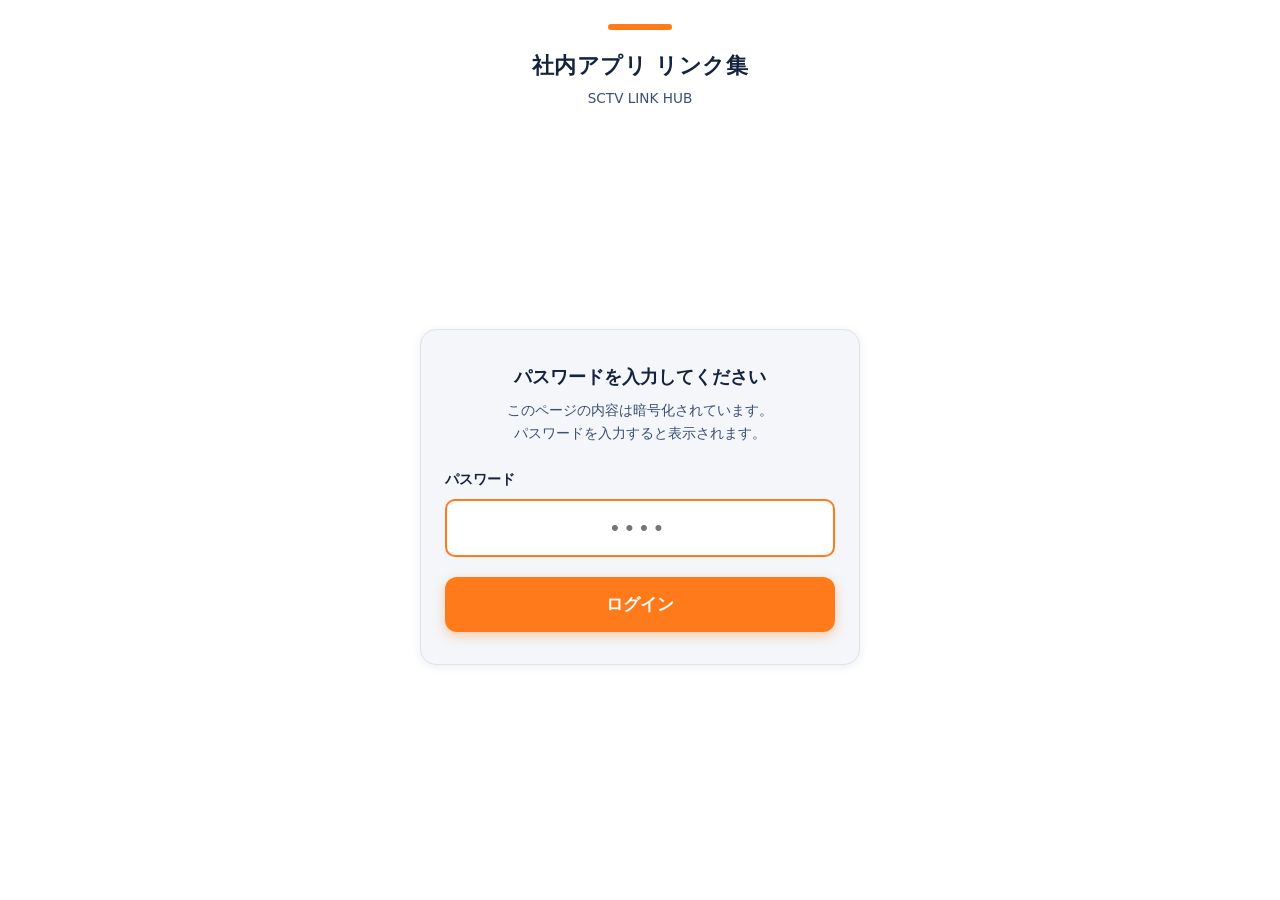
==== index.html @ 927f1355 "社内アプリ リンク集サイトを新規作成 - index.html: パスワード(2121)認証つきのリンク集トップページ   - 未ログイン時はリンク先/名称/説明をAES-GCM暗号化して秘匿し、  " ====
<!DOCTYPE html>
<html lang="ja">
<head>
<meta charset="UTF-8" />
<meta name="viewport" content="width=device-width, initial-scale=1, maximum-scale=1" />
<meta name="robots" content="noindex, nofollow" />
<title>社内アプリ リンク集</title>
<link rel="stylesheet" href="assets/style.css" />
</head>
<body>
<div class="page">

  <header class="site-header">
    <div class="brand-bar"></div>
    <h1>社内アプリ リンク集</h1>
    <p>SCTV LINK HUB</p>
  </header>

  <!-- ログイン画面 -->
  <section id="login-screen" class="login-card" hidden>
    <h2>パスワードを入力してください</h2>
    <p class="lead">このページの内容は暗号化されています。<br />パスワードを入力すると表示されます。</p>
    <form id="login-form" autocomplete="off">
      <label class="field-label" for="password-input">パスワード</label>
      <input
        type="password"
        inputmode="numeric"
        id="password-input"
        class="password-input"
        placeholder="••••"
        autocomplete="off"
        required
      />
      <button type="submit" class="btn btn-primary">ログイン</button>
    </form>
    <div id="login-error" class="error-message" hidden></div>
  </section>

  <!-- リンク一覧画面 -->
  <main id="main-screen" hidden>
    <ul id="link-list" class="link-list"></ul>

    <footer class="site-footer">
      <button id="logout-btn" type="button" class="footer-link">この端末のログイン情報を削除する</button>
      <a href="admin.html" class="footer-link">管理ページへ</a>
    </footer>
  </main>

</div>

<script src="assets/crypto-util.js"></script>
<script src="assets/seed-data.js"></script>
<script src="assets/storage.js"></script>
<script src="assets/app.js"></script>
</body>
</html>
---- assets/style.css ----
:root {
  --color-bg: #ffffff;
  --color-navy: #16233d;
  --color-navy-dark: #0e1830;
  --color-navy-soft: #3c4f72;
  --color-orange: #ff7a1a;
  --color-orange-dark: #e3690a;
  --color-gray-bg: #f4f6f9;
  --color-border: #dde3ec;
  --color-error: #d1361f;
  --shadow-card: 0 2px 10px rgba(22, 35, 61, 0.08);
}

* {
  box-sizing: border-box;
}

html,
body {
  margin: 0;
  padding: 0;
}

body {
  background: var(--color-bg);
  color: var(--color-navy);
  font-family: "Hiragino Kaku Gothic ProN", "Hiragino Sans", "Yu Gothic", "Meiryo",
    system-ui, -apple-system, sans-serif;
  line-height: 1.6;
  min-height: 100vh;
}

[hidden] {
  display: none !important;
}

.page {
  max-width: 480px;
  margin: 0 auto;
  padding: 24px 20px 40px;
  min-height: 100vh;
  display: flex;
  flex-direction: column;
}

/* ---------- ヘッダー ---------- */
.site-header {
  text-align: center;
  margin-bottom: 24px;
}

.site-header h1 {
  font-size: 1.4rem;
  color: var(--color-navy);
  margin: 0 0 4px;
  letter-spacing: 0.02em;
}

.site-header p {
  margin: 0;
  color: var(--color-navy-soft);
  font-size: 0.85rem;
}

.brand-bar {
  height: 6px;
  width: 64px;
  background: var(--color-orange);
  border-radius: 3px;
  margin: 0 auto 18px;
}

/* ---------- ログイン画面 ---------- */
.login-card {
  margin: auto;
  width: 100%;
  background: var(--color-gray-bg);
  border: 1px solid var(--color-border);
  border-radius: 16px;
  padding: 32px 24px;
  box-shadow: var(--shadow-card);
}

.login-card h2 {
  margin: 0 0 8px;
  font-size: 1.15rem;
  color: var(--color-navy);
  text-align: center;
}

.login-card .lead {
  text-align: center;
  color: var(--color-navy-soft);
  font-size: 0.9rem;
  margin: 0 0 24px;
}

.field-label {
  display: block;
  font-size: 0.85rem;
  font-weight: 600;
  color: var(--color-navy);
  margin-bottom: 8px;
}

.password-input {
  width: 100%;
  font-size: 1.4rem;
  letter-spacing: 0.3em;
  text-align: center;
  padding: 14px 12px;
  border: 2px solid var(--color-border);
  border-radius: 10px;
  background: #ffffff;
  color: var(--color-navy);
  outline: none;
  transition: border-color 0.15s ease;
}

.password-input:focus {
  border-color: var(--color-orange);
}

.btn {
  display: inline-flex;
  align-items: center;
  justify-content: center;
  gap: 8px;
  border: none;
  border-radius: 12px;
  font-size: 1rem;
  font-weight: 700;
  cursor: pointer;
  transition: transform 0.05s ease, background-color 0.15s ease, box-shadow 0.15s ease;
  text-decoration: none;
}

.btn:active {
  transform: scale(0.98);
}

.btn-primary {
  background: var(--color-orange);
  color: #ffffff;
  width: 100%;
  padding: 16px;
  margin-top: 20px;
  font-size: 1.05rem;
  box-shadow: 0 4px 12px rgba(255, 122, 26, 0.35);
}

.btn-primary:hover {
  background: var(--color-orange-dark);
}

.btn-secondary {
  background: #ffffff;
  color: var(--color-navy);
  border: 2px solid var(--color-navy);
  padding: 10px 18px;
}

.btn-secondary:hover {
  background: var(--color-navy);
  color: #ffffff;
}

.btn-danger {
  background: #ffffff;
  color: var(--color-error);
  border: 2px solid var(--color-error);
  padding: 8px 14px;
  font-size: 0.85rem;
}

.btn-danger:hover {
  background: var(--color-error);
  color: #ffffff;
}

.error-message {
  color: var(--color-error);
  background: #fdecea;
  border: 1px solid #f3c3bd;
  border-radius: 8px;
  padding: 10px 14px;
  font-size: 0.88rem;
  margin-top: 16px;
  text-align: center;
}

/* ---------- リンク一覧 ---------- */
.link-list {
  list-style: none;
  margin: 0;
  padding: 0;
  display: flex;
  flex-direction: column;
  gap: 16px;
}

.link-button {
  display: block;
  background: var(--color-navy);
  color: #ffffff;
  border-radius: 16px;
  padding: 20px 20px;
  text-decoration: none;
  box-shadow: var(--shadow-card);
  border-left: 6px solid var(--color-orange);
  min-height: 72px;
  transition: transform 0.06s ease, box-shadow 0.15s ease;
}

.link-button:active {
  transform: scale(0.98);
}

.link-name {
  font-size: 1.15rem;
  font-weight: 700;
  margin: 0 0 6px;
  display: flex;
  align-items: center;
  justify-content: space-between;
  gap: 8px;
}

.link-name .arrow {
  color: var(--color-orange);
  font-size: 1.3rem;
  flex-shrink: 0;
}

.link-desc {
  font-size: 0.88rem;
  color: #cfd7e6;
  margin: 0;
}

.empty-note {
  text-align: center;
  color: var(--color-navy-soft);
  padding: 24px;
  border: 1px dashed var(--color-border);
  border-radius: 12px;
}

/* ---------- フッター ---------- */
.site-footer {
  margin-top: 40px;
  padding-top: 20px;
  border-top: 1px solid var(--color-border);
  text-align: center;
  display: flex;
  flex-direction: column;
  align-items: center;
  gap: 12px;
}

.footer-link {
  color: var(--color-navy-soft);
  font-size: 0.82rem;
  text-decoration: underline;
  background: none;
  border: none;
  cursor: pointer;
  padding: 4px;
}

.footer-link:hover {
  color: var(--color-orange-dark);
}

/* ---------- 管理ページ ---------- */
.admin-card {
  background: var(--color-gray-bg);
  border: 1px solid var(--color-border);
  border-radius: 16px;
  padding: 20px;
  margin-bottom: 16px;
}

.admin-card .row {
  display: flex;
  flex-direction: column;
  gap: 6px;
  margin-bottom: 14px;
}

.admin-card label {
  font-size: 0.8rem;
  font-weight: 700;
  color: var(--color-navy-soft);
}

.admin-card input,
.admin-card textarea {
  width: 100%;
  font-size: 1rem;
  padding: 10px 12px;
  border: 1.5px solid var(--color-border);
  border-radius: 8px;
  color: var(--color-navy);
  font-family: inherit;
  background: #ffffff;
}

.admin-card input:focus,
.admin-card textarea:focus {
  outline: none;
  border-color: var(--color-orange);
}

.admin-card textarea {
  resize: vertical;
  min-height: 60px;
}

.admin-card-actions {
  display: flex;
  justify-content: flex-end;
}

.admin-toolbar {
  display: flex;
  flex-direction: column;
  gap: 12px;
  margin: 24px 0;
}

.status-message {
  text-align: center;
  padding: 10px 14px;
  border-radius: 8px;
  font-size: 0.88rem;
  margin-top: 10px;
}

.status-message.success {
  background: #eaf6ec;
  border: 1px solid #b9e2c0;
  color: #1f7a34;
}

.status-message.error {
  background: #fdecea;
  border: 1px solid #f3c3bd;
  color: var(--color-error);
}

.note-box {
  background: #fff4e9;
  border: 1px solid #ffd9b0;
  color: #8a4a10;
  border-radius: 10px;
  padding: 12px 14px;
  font-size: 0.82rem;
  margin-bottom: 20px;
}
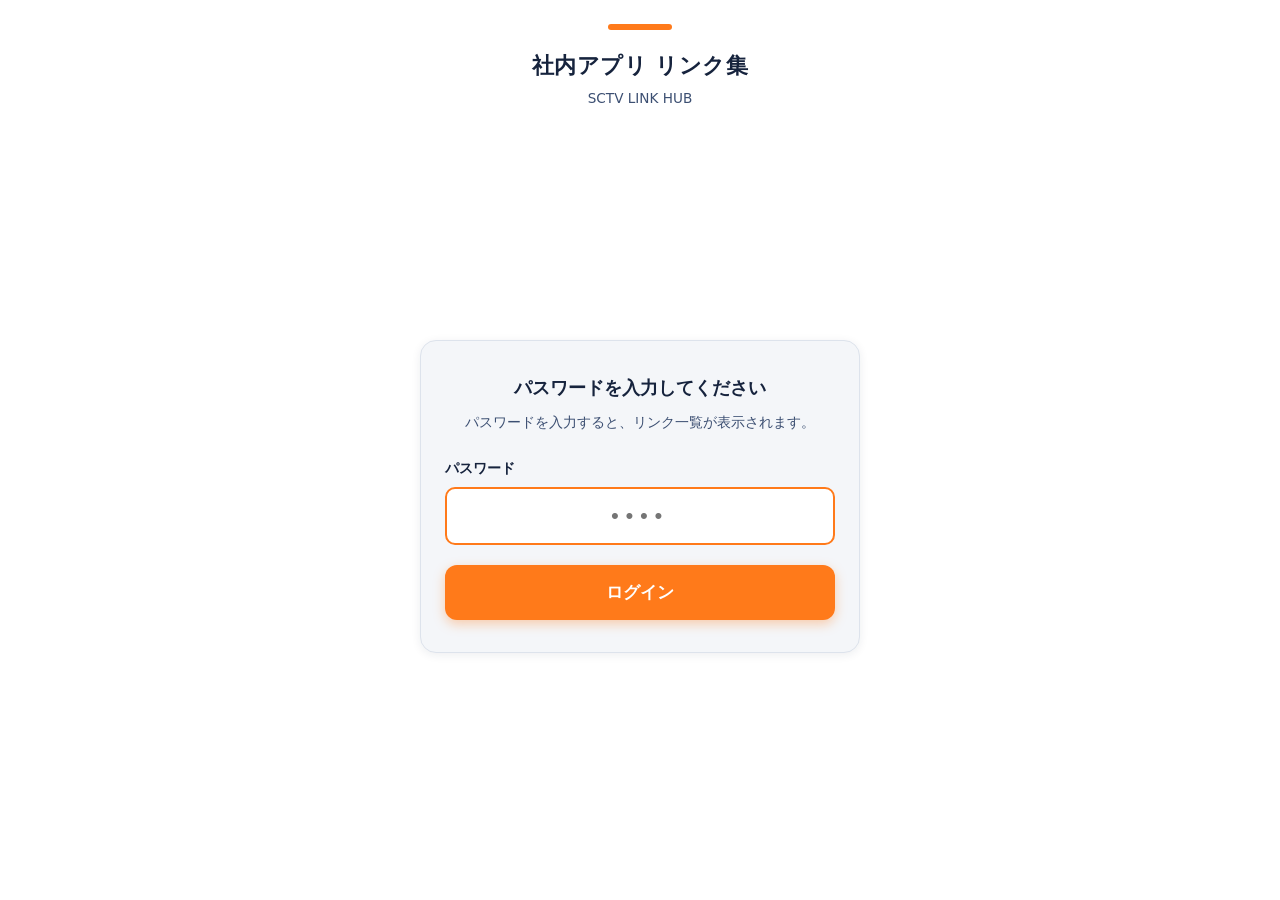
==== commit 647fd3a6: "Googleスプレッドシートと連動して全端末に反映されるよう変更 - リンクの中身をGoogle Apps Script経由でスプレッドシートから取得する方式に変更   - assets/config" ====
--- a/index.html
+++ b/index.html
@@ -19,7 +19,7 @@
   <!-- ログイン画面 -->
   <section id="login-screen" class="login-card" hidden>
     <h2>パスワードを入力してください</h2>
-    <p class="lead">このページの内容は暗号化されています。<br />パスワードを入力すると表示されます。</p>
+    <p class="lead">パスワードを入力すると、リンク一覧が表示されます。</p>
     <form id="login-form" autocomplete="off">
       <label class="field-label" for="password-input">パスワード</label>
       <input
@@ -31,14 +31,18 @@
         autocomplete="off"
         required
       />
-      <button type="submit" class="btn btn-primary">ログイン</button>
+      <button type="submit" id="login-submit-btn" class="btn btn-primary">ログイン</button>
     </form>
     <div id="login-error" class="error-message" hidden></div>
   </section>
 
   <!-- リンク一覧画面 -->
   <main id="main-screen" hidden>
-    <ul id="link-list" class="link-list"></ul>
+    <p id="main-loading" class="empty-note" hidden>読み込み中…</p>
+    <div id="main-error" class="error-message" hidden></div>
+    <button id="retry-btn" type="button" class="btn btn-secondary btn-retry" hidden>再読み込み</button>
+
+    <ul id="link-list" class="link-list" hidden></ul>
 
     <footer class="site-footer">
       <button id="logout-btn" type="button" class="footer-link">この端末のログイン情報を削除する</button>
@@ -48,8 +52,8 @@
 
 </div>
 
-<script src="assets/crypto-util.js"></script>
-<script src="assets/seed-data.js"></script>
+<script src="assets/config.js"></script>
+<script src="assets/sheet-api.js"></script>
 <script src="assets/storage.js"></script>
 <script src="assets/app.js"></script>
 </body>
--- a/assets/style.css
+++ b/assets/style.css
@@ -238,6 +238,11 @@
   margin: 0;
 }
 
+.btn-retry {
+  width: 100%;
+  margin-bottom: 16px;
+}
+
 .empty-note {
   text-align: center;
   color: var(--color-navy-soft);
